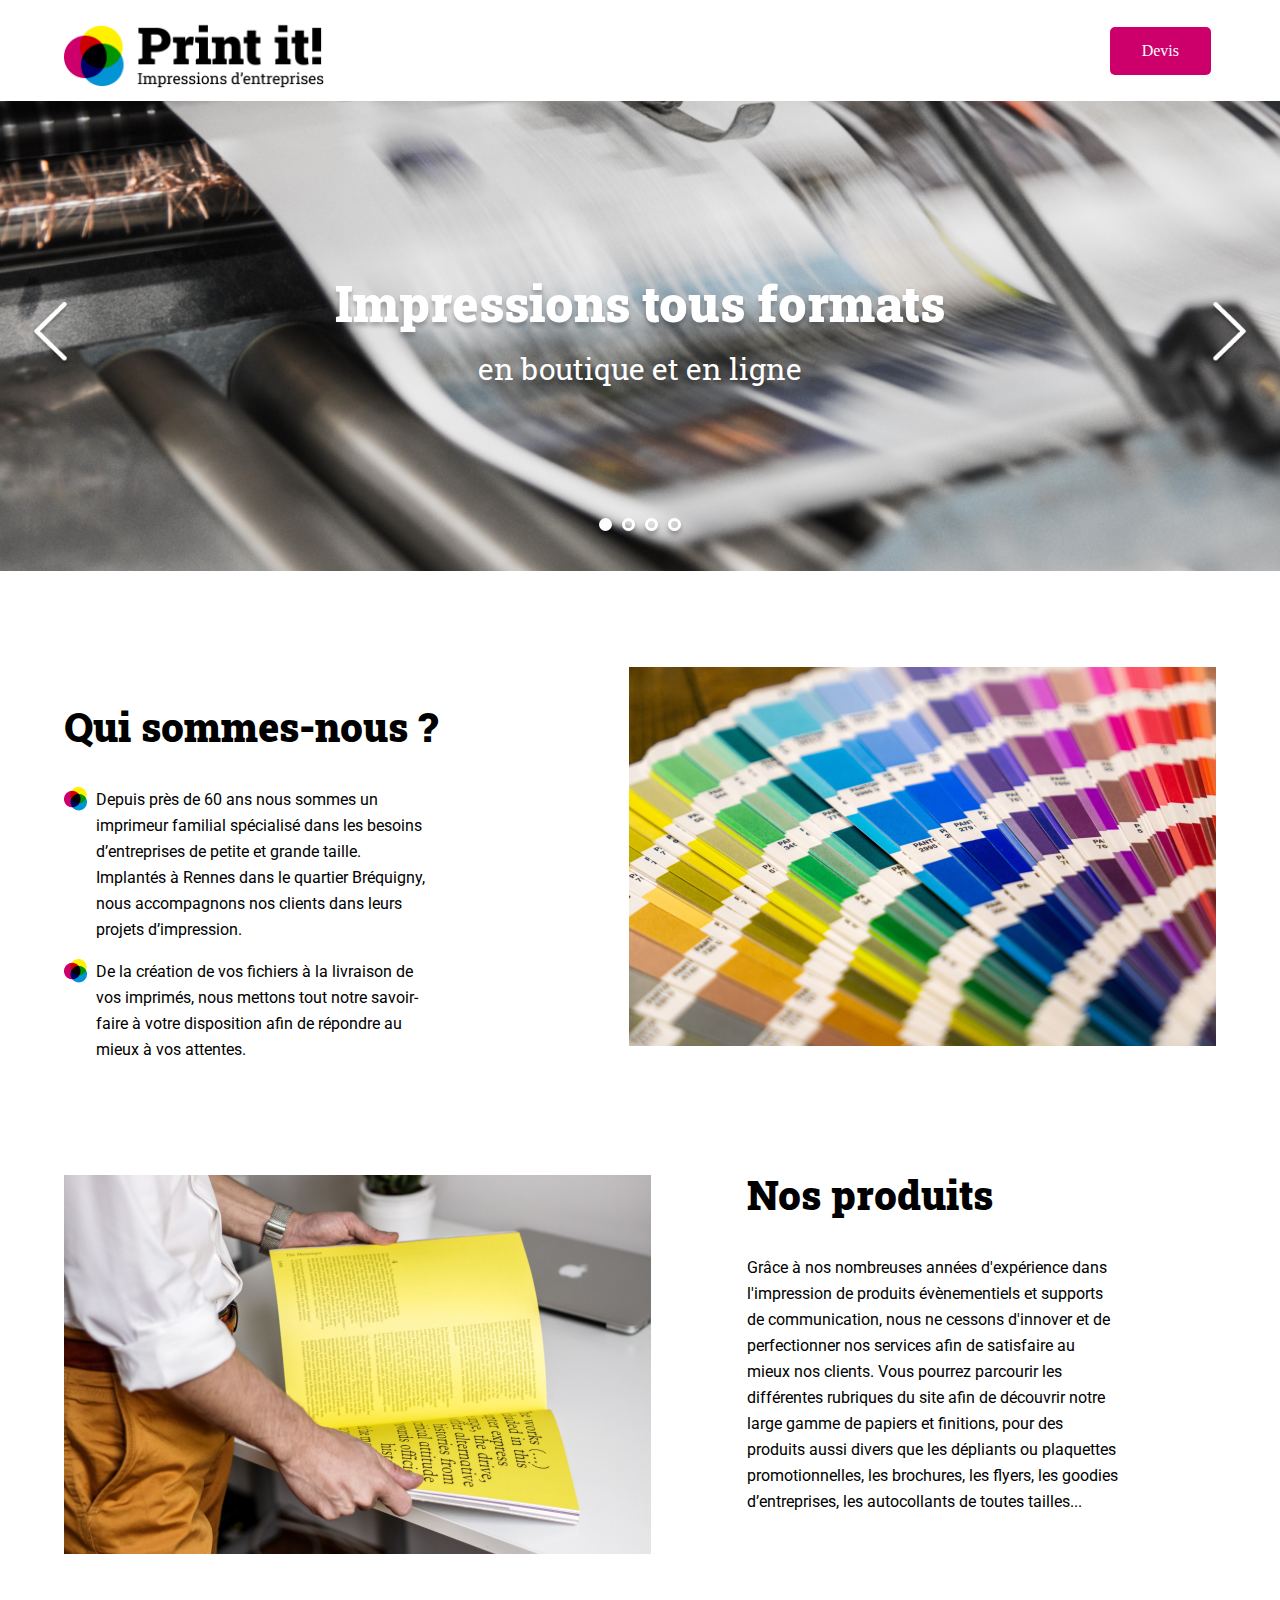
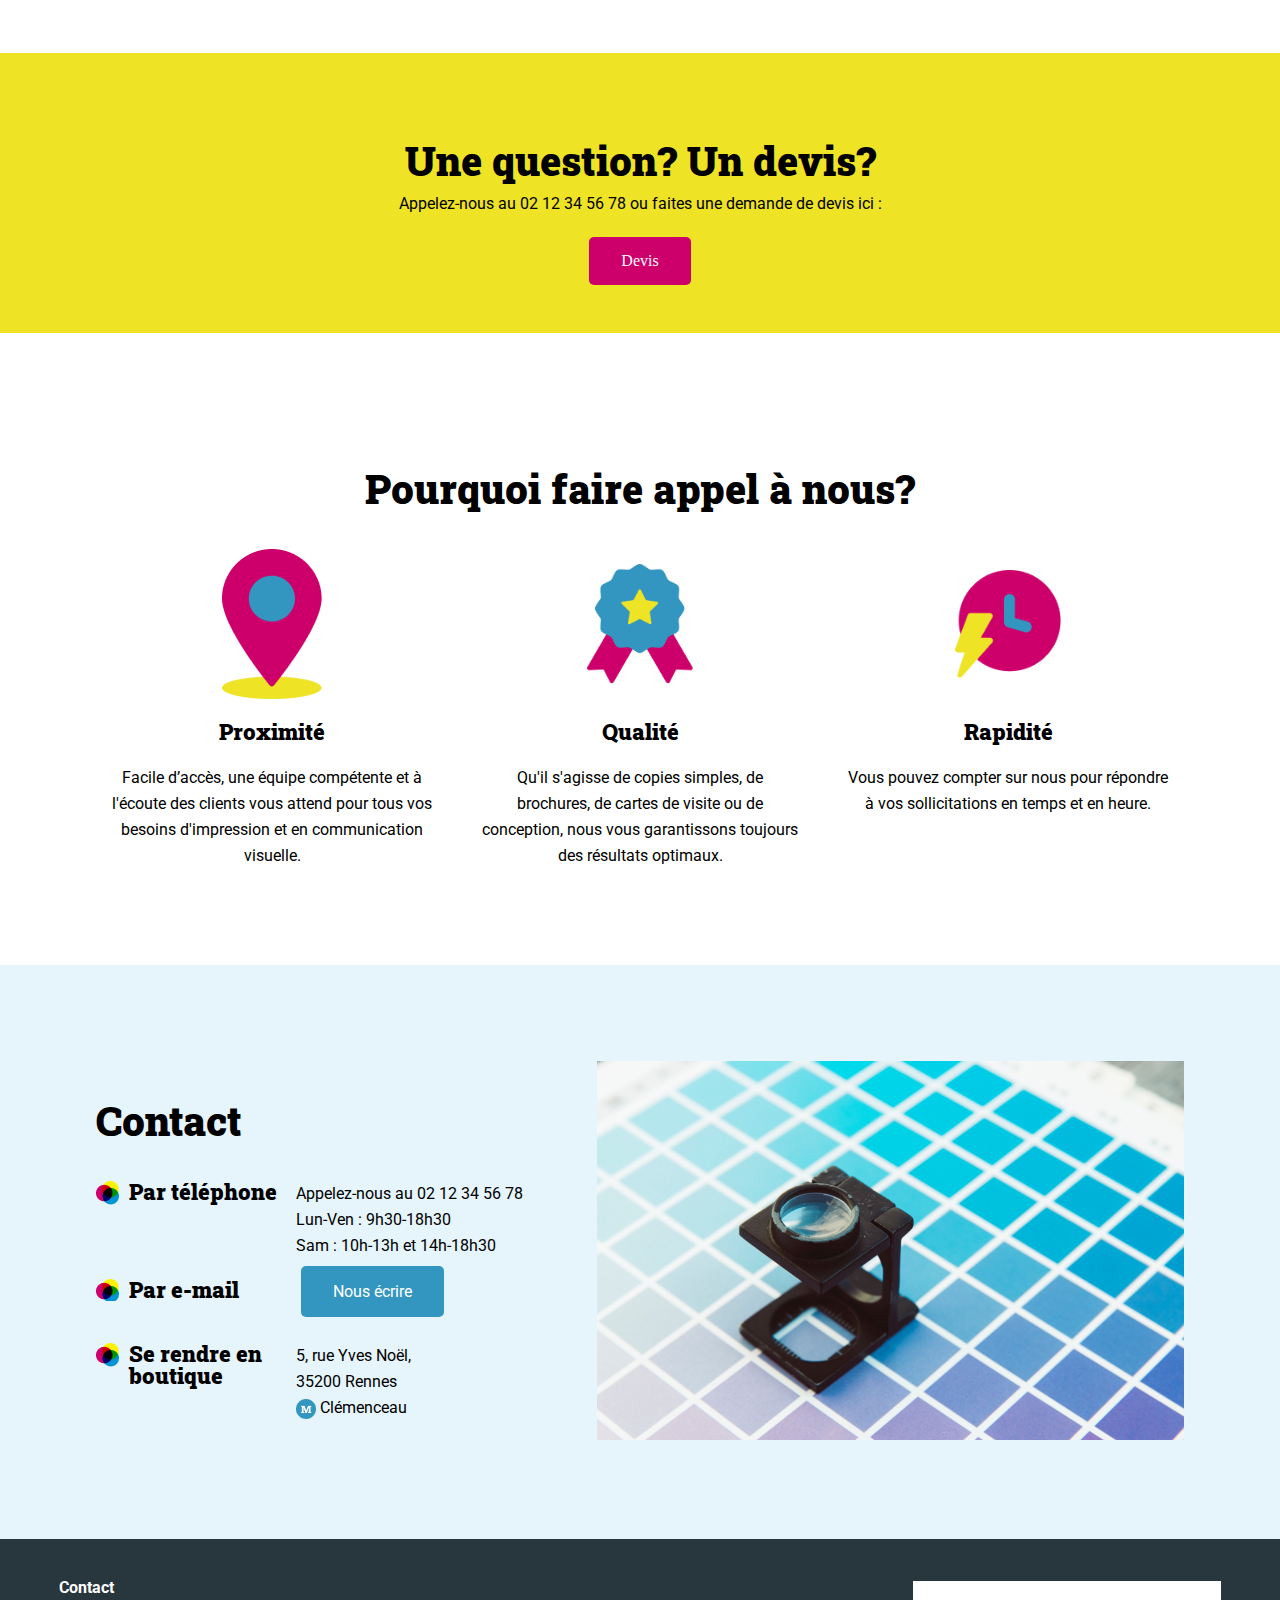
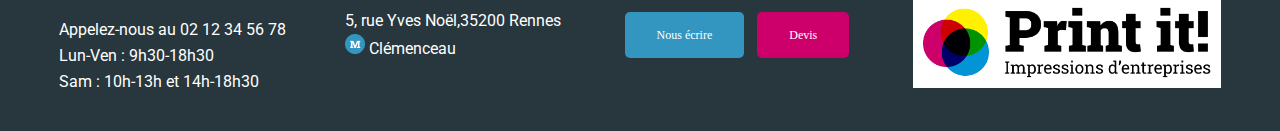
==== index.html @ 7fd9a9d5 "projet finalisé" ====
<!DOCTYPE html>
<html lang="fr">
  <head>
    <meta charset="UTF-8" />
    <meta name="viewport" content="width=device-width, initial-scale=1.0" />
    <title>Print it ! - Impressions d'entreprise</title>
    <link rel="stylesheet" href="./assets/style.css" />
    <link rel="preconnect" href="https://fonts.googleapis.com" />
    <link rel="preconnect" href="https://fonts.gstatic.com" crossorigin />
    <link
      href="https://fonts.googleapis.com/css2?family=Roboto:wght@400;700&family=Roboto+Slab:wght@400;900&display=swap"
      rel="stylesheet" />
  </head>
  <body>
    <header class="container">
      <h1>
        <img
          class="logo"
          src="./assets/images/logo.png"
          alt="Print it ! Impressions d'entreprises" />
      </h1>
      <a class="btn devis" href="mailto:contact@print-it.tld">Devis</a>
    </header>
    <main>
      <div id="banner">
        <img
          class="banner-img"
          src="./assets/images/slideshow/slide1.jpg"
          alt="Banner Print-it" />
        <p>Impressions tous formats <span>en boutique et en ligne</span></p>
        <div class="arrow">
          <button class="arrow_left">
            <img src="/assets/images/arrow_left.png" alt="" />
          </button>
          <button class="arrow_right">
            <img src="/assets/images/arrow_right.png" alt="" />
          </button>
        </div>
        <div class="dots"></div>
      </div>
      <section id="about-us" class="container">
        <div>
          <h2>Qui sommes-nous ?</h2>
          <ul>
            <li>
              Depuis près de 60 ans nous sommes un imprimeur familial spécialisé
              dans les besoins d’entreprises de petite et grande taille.
              Implantés à Rennes dans le quartier Bréquigny, nous accompagnons
              nos clients dans leurs projets d’impression.
            </li>
            <li>
              De la création de vos fichiers à la livraison de vos imprimés,
              nous mettons tout notre savoir-faire à votre disposition afin de
              répondre au mieux à vos attentes.
            </li>
          </ul>
        </div>
        <aside>
          <img src="./assets/images/colors.jpg" alt="palette multicolore" />
        </aside>
      </section>
      <section id="products" class="container">
        <div>
          <h2>Nos produits</h2>
          <p>
            Grâce à nos nombreuses années d'expérience dans l'impression de
            produits évènementiels et supports de communication, nous ne cessons
            d'innover et de perfectionner nos services afin de satisfaire au
            mieux nos clients. Vous pourrez parcourir les différentes rubriques
            du site afin de découvrir notre large gamme de papiers et finitions,
            pour des produits aussi divers que les dépliants ou plaquettes
            promotionnelles, les brochures, les flyers, les goodies
            d’entreprises, les autocollants de toutes tailles...
          </p>
        </div>
        <aside>
          <img
            src="./assets/images/yellow-book.jpg"
            alt="Imprimeur avec un livre jaune dans les mains" />
        </aside>
      </section>
      <section id="question" class="bg-yellow">
        <h2>Une question? Un devis?</h2>
        <p>
          Appelez-nous au 02 12 34 56 78 ou faites une demande de devis ici :
        </p>
        <a href="mailto:contact@print-it.tld" class="btn devis">Devis</a>
      </section>
      <section id="why-us" class="container">
        <h2>Pourquoi faire appel à nous?</h2>
        <div>
          <article>
            <img
              src="./assets/images/proximity-icon.png"
              alt="Icone Proximité" />
            <h3>Proximité</h3>
            <p>
              Facile d’accès, une équipe compétente et à l'écoute des clients
              vous attend pour tous vos besoins d'impression et en communication
              visuelle.
            </p>
          </article>
          <article>
            <img src="./assets/images/quality-icon.png" alt="Icone Qualité" />
            <h3>Qualité</h3>
            <p>
              Qu'il s'agisse de copies simples, de brochures, de cartes de
              visite ou de conception, nous vous garantissons toujours des
              résultats optimaux.
            </p>
          </article>
          <article>
            <img src="./assets/images/speedy-icon.png" alt="Rapidité Qualité" />
            <h3>Rapidité</h3>
            <p>
              Vous pouvez compter sur nous pour répondre à vos sollicitations en
              temps et en heure.
            </p>
          </article>
        </div>
      </section>
      <section id="contact" class="bg-lightblue">
        <div class="container">
          <div>
            <h2>Contact</h2>
            <div>
              <h3>Par téléphone</h3>
              <ul>
                <li>Appelez-nous au 02 12 34 56 78</li>
                <li>Lun-Ven : 9h30-18h30</li>
                <li>Sam : 10h-13h et 14h-18h30</li>
              </ul>
            </div>
            <div>
              <h3>Par e-mail</h3>
              <p>
                <a href="mailto:contact@print-it.tld" class="btn"
                  >Nous écrire</a
                >
              </p>
            </div>
            <div>
              <h3>Se rendre en boutique</h3>
              <p>
                5, rue Yves Noël,<br />
                35200 Rennes<br />
                <img
                  class="inline-icon"
                  src="./assets/images/metro.png"
                  alt="metro" />
                Clémenceau
              </p>
            </div>
          </div>
          <div>
            <img
              src="./assets/images/magnifying-glass.jpg"
              alt="Loupe avec palette bleue" />
          </div>
        </div>
      </section>
    </main>
    <footer>
      <div>
        <p class="footer-contact">Contact</p>
        <ul>
          <li>Appelez-nous au 02 12 34 56 78</li>
          <li>Lun-Ven : 9h30-18h30</li>
          <li>Sam : 10h-13h et 14h-18h30</li>
        </ul>
      </div>
      <div>
        <p>
          5, rue Yves Noël,35200 Rennes<br />
          <img src="./assets/images/metro.png" alt="metro" /> Clémenceau
        </p>
      </div>
      <div>
        <a href="mailto:contact@print-it.tld" class="btn">Nous écrire</a>
        <a
          href="mailto:contact@print-it.tld?subject=Demande&nbsp;de&nbsp;devis"
          class="btn devis"
          >Devis</a
        >
      </div>
      <div>
        <img
          class="footer-logo"
          src="./assets/images/logo.png"
          alt="Print it ! Impressions d'entreprises" />
      </div>
    </footer>
    <script src="./assets/script.js"></script>
  </body>
</html>
---- assets/style.css ----
/* variables declaration */
:root {
  --primary-color: #3396c0;
  --secondary-color: #cd006b;
  --third-color: #eee325;
}

/* Reset CSS */
* {
  -webkit-box-sizing: border-box;
  -moz-box-sizing: border-box;
  box-sizing: border-box;
}
html,
body,
div,
span,
applet,
object,
iframe,
h1,
h2,
h3,
h4,
h5,
h6,
p,
blockquote,
pre,
a,
abbr,
acronym,
address,
big,
cite,
code,
del,
dfn,
em,
img,
ins,
kbd,
q,
s,
samp,
small,
strike,
strong,
sub,
sup,
tt,
var,
b,
u,
i,
center,
dl,
dt,
dd,
ol,
ul,
li,
fieldset,
form,
label,
legend,
table,
caption,
tbody,
tfoot,
thead,
tr,
th,
td,
article,
aside,
canvas,
details,
embed,
figure,
figcaption,
footer,
header,
hgroup,
menu,
nav,
output,
ruby,
section,
summary,
time,
mark,
audio,
video {
  margin: 0;
  padding: 0;
  border: 0;
  font: inherit;
  font-size: 100%;
  vertical-align: baseline;
}
/* HTML5 display-role reset for older browsers */
article,
aside,
details,
figcaption,
figure,
footer,
header,
hgroup,
menu,
nav,
section {
  display: block;
}
body {
  line-height: 1;
}
ol,
ul {
  list-style: none;
}
blockquote,
q {
  quotes: none;
}
blockquote:before,
blockquote:after,
q:before,
q:after {
  content: none;
}
table {
  border-collapse: collapse;
  border-spacing: 0;
}
body {
  width: 100%;
}
section {
  margin-block: 6em;
}
h2 {
  font-family: "Roboto Slab", sans-serif;
  font-size: 40px;
  font-weight: 900;
  margin-block: 1em;
}
h3 {
  font-family: "Roboto Slab", sans-serif;
  font-size: 22px;
  font-weight: 900;
  margin-block: 1em;
}

p,
li {
  font-family: Roboto, sans-serif;
  font-size: 16px;
  line-height: 26px;
}
.container {
  max-width: 1440px;
  margin-inline: auto;
  padding-inline: 5%;
}
header {
  display: flex;
  justify-content: space-between;
  align-items: center;
}
.logo {
  width: 260px;
  margin-block: 10px;
}

.btn {
  background-color: var(--primary-color);
  padding: 16px 32px;
  margin-inline: 5px;
  border-radius: 5px;
  color: white;
  text-decoration: none;
}
.devis {
  background-color: var(--secondary-color);
}

#banner {
  display: flex;
  flex-direction: column;
  align-items: center;
  justify-content: center;
  width: 100%;
  min-height: 470px;
  position: relative;
}
.banner-img {
  position: absolute;
  width: 100%;
  height: 100%;
  z-index: -1;
  object-fit: cover;
  object-position: center;
}
/* Code CSS en prévision de l'ajout d'un carousel pour la bannière */
/* Gestion des fleches du carrousel */
#banner .arrow {
  position: absolute;
  width: 100%;
  height: 100%;
  display: flex;
  align-items: center;
  justify-content: space-between;

  padding: 0 25px;
}
.arrow button {
  border: none;
  background-color: inherit;
}
#banner .arrow_left {
  left: 10px;
  cursor: pointer;
}
#banner .arrow_left img {
  width: 100%;
  height: 65px;
  right: 10px;
}
#banner .arrow_right {
  right: 10px;
  cursor: pointer;
}
#banner .arrow_right img {
  width: 100%;
  height: 65px;
  right: 10px;
}
/* Gestion des points du carrousel */
.dots {
  position: absolute;
  bottom: 40px;
  display: flex;
}
.dot {
  margin-inline: 5px;
  width: 13px;
  height: 13px;
  background-color: #ffffff00;
  border: 3px solid #fff;
  border-radius: 100%;
  box-shadow: 0 4px 4px rgba(0, 0, 0, 0.25);
}
.dot_selected {
  background-color: #fff;
}
/* Fin du code CSS pour le carousel */
#banner p {
  font-family: "Roboto Slab", sans-serif;
  font-weight: 900;
  font-size: 50px;
  line-height: 66px;
  color: white;
  text-shadow: 0 4px 4px rgba(0, 0, 0, 0.25);
  text-align: center;
}
#banner span {
  display: block;
  font-weight: 400;
  font-size: 30px;
}
#about-us {
  display: flex;
}
#about-us article,
#about-us aside {
  flex: 1;
}
#about-us li {
  background: url("./images/tricolor-icon.png") no-repeat left top;
  font-size: 16px;
  line-height: 26px;
  padding-left: 2em;
  width: 65%;
  margin-bottom: 1em;
}

#products {
  display: flex;
  align-items: flex-start;
  flex-direction: row-reverse;
}
#products div,
#products aside {
  flex: 1;
}
#products div {
  padding: 0 6em;
}
#products h2 {
  margin-top: 0;
}
.bg-yellow {
  background-color: var(--third-color);
}
#question {
  display: flex;
  flex-direction: column;
  align-items: center;
  padding-block: 3em;
}
#question h2 {
  margin-bottom: 10px;
}
#question p {
  margin-bottom: 20px;
}

#why-us {
  display: flex;
  flex-direction: column;
  text-align: center;
}
#why-us > div {
  display: flex;
  justify-content: space-evenly;
}
#why-us article {
  max-width: 320px;
  display: flex;
  flex-direction: column;
}
#why-us img {
  width: 33%;
  height: 150px;
  text-align: center;
  margin-inline: auto;
  margin-block: 0;
  object-fit: contain;
}

.bg-lightblue {
  background-color: #e6f4fb;
}
#contact {
  margin-bottom: 0;
}
#contact article,
#contact div {
  flex: 1;
}

#contact .container {
  flex-direction: row;
  display: flex;
  padding: 6em;
}

#contact .container > div > div {
  display: flex;
  padding-bottom: 20px;
}

#contact h3 {
  margin-top: 0;
  background: url("./images/tricolor-icon.png") no-repeat left top;
  padding-left: 1.5em;
  width: 200px;
}
.inline-icon {
  vertical-align: middle;
}
footer {
  background-color: #28363d;
  color: white;
  display: flex;
  padding-block: 3em;
  justify-content: space-evenly;
  font-size: 12px;
  align-items: center;
}
footer div {
  position: relative;
}
.footer-logo {
  background-color: white;
  max-width: 308px;
  padding: 10px;
}
.footer-contact {
  margin-bottom: 1em;
  font-weight: 700;
  font-size: 16px;
}

@media all and (max-width: 1250px) {
  #contact > article {
    flex: 2;
  }
}
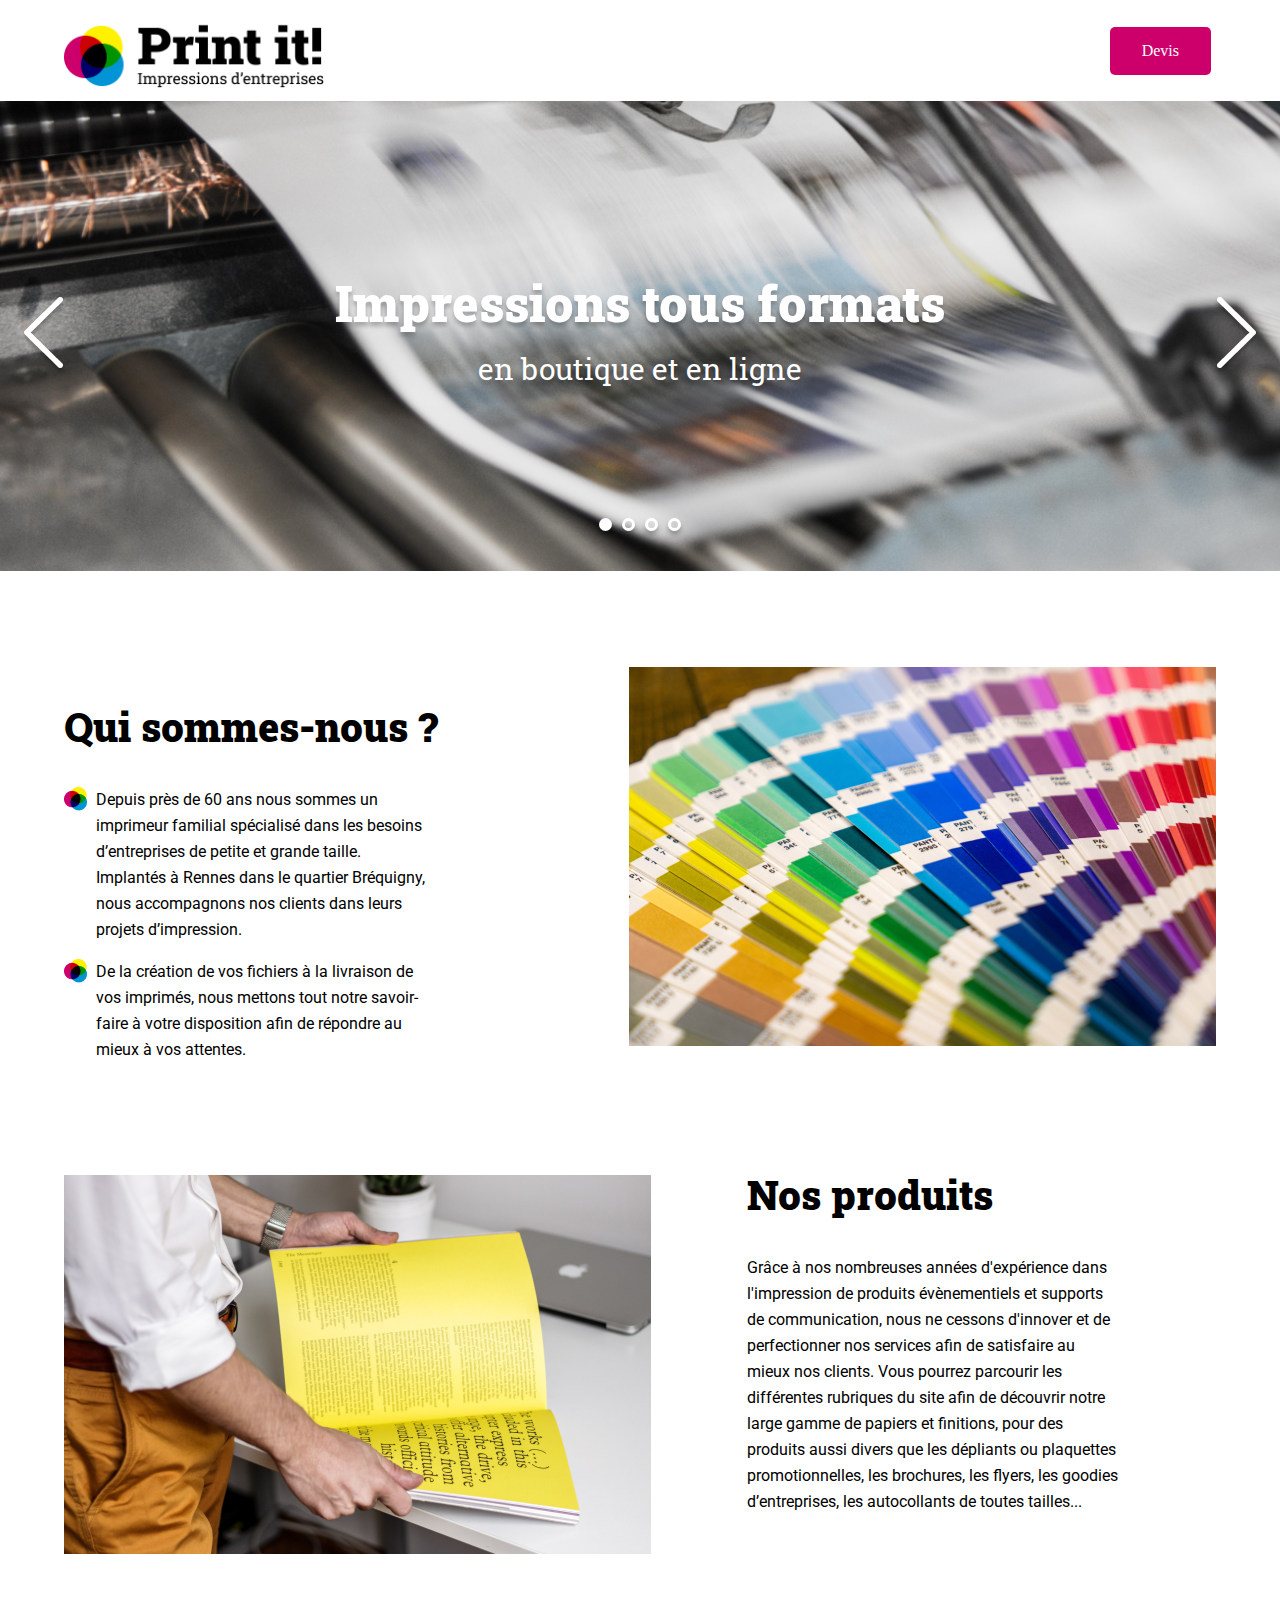
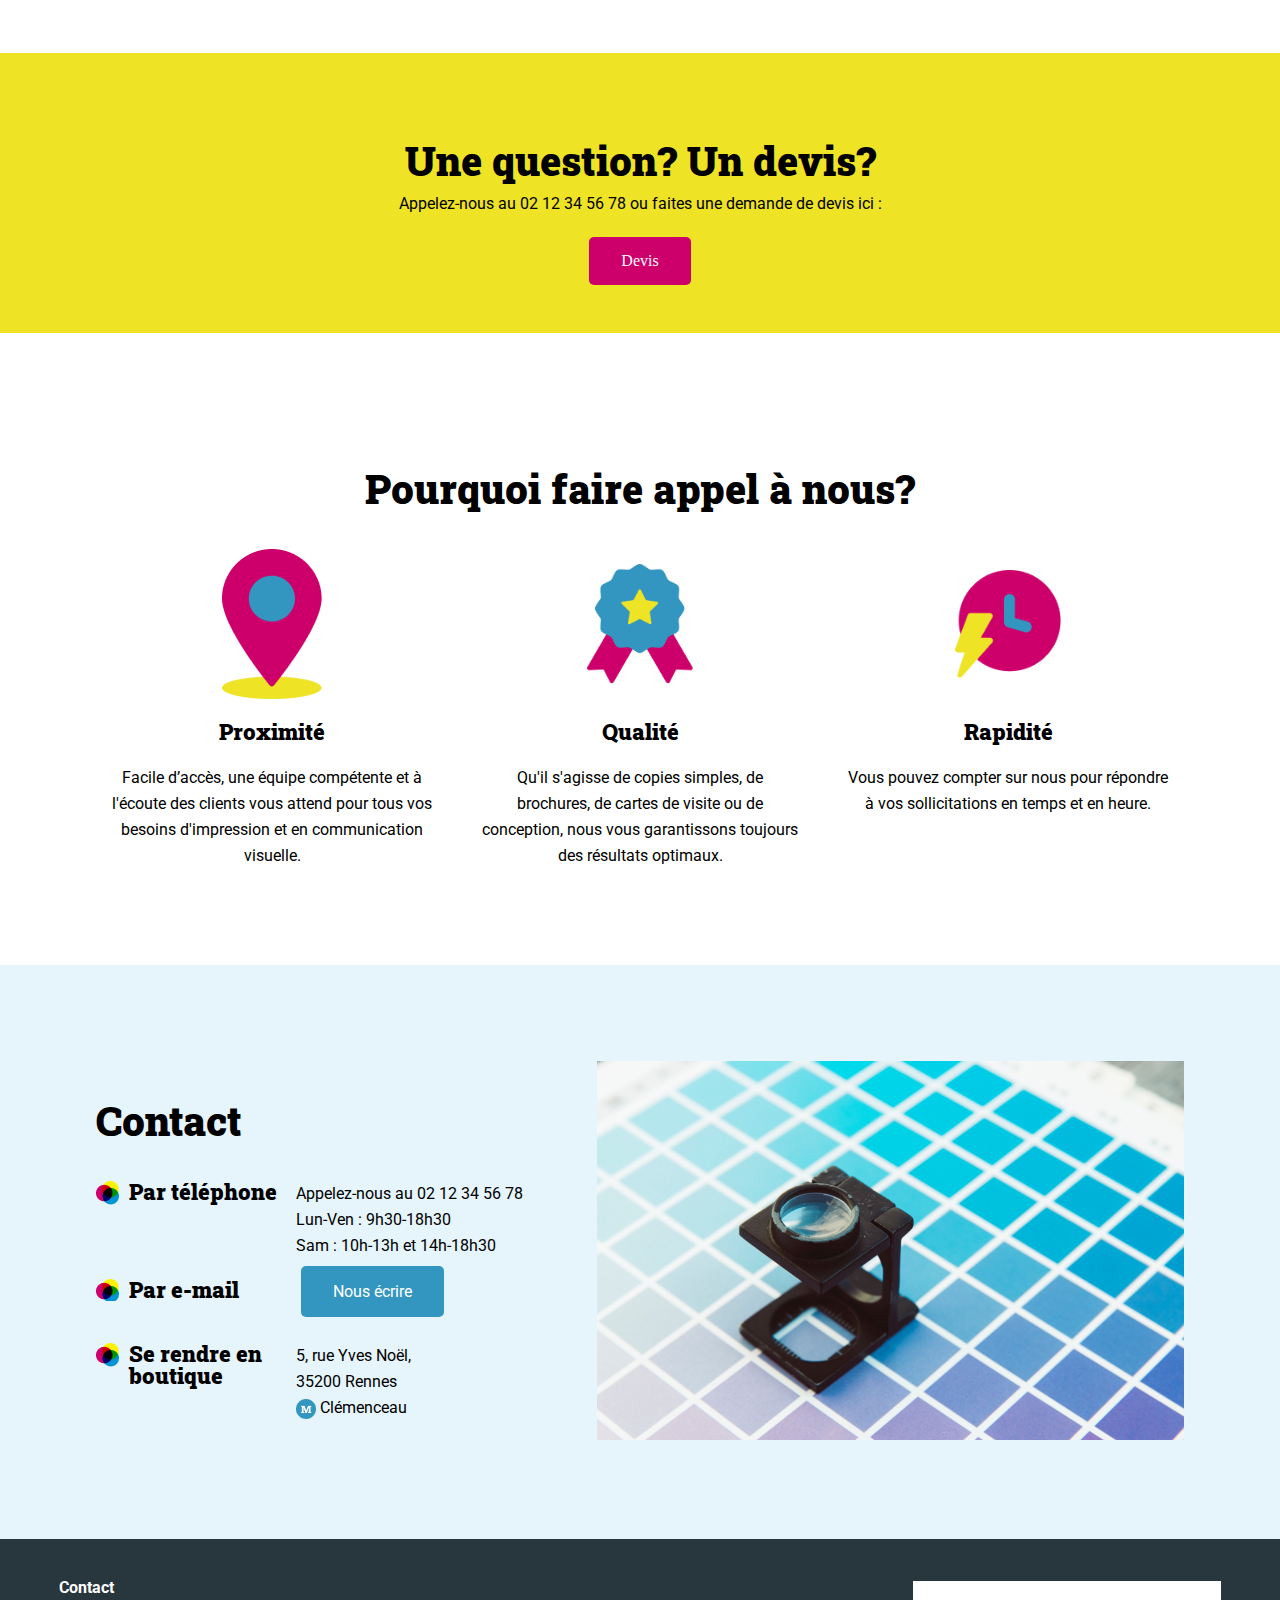
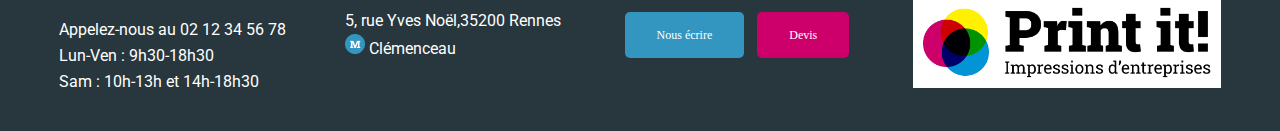
==== commit fc042d81: "Amélioration du code css" ====
--- a/index.html
+++ b/index.html
@@ -29,12 +29,8 @@
           alt="Banner Print-it" />
         <p>Impressions tous formats <span>en boutique et en ligne</span></p>
         <div class="arrow">
-          <button class="arrow_left">
-            <img src="/assets/images/arrow_left.png" alt="" />
-          </button>
-          <button class="arrow_right">
-            <img src="/assets/images/arrow_right.png" alt="" />
-          </button>
+          <img class="arrow_left" src="assets/images/arrow_left.png" />
+          <img class="arrow_right" src="assets/images/arrow_right.png" />
         </div>
         <div class="dots"></div>
       </div>
--- a/assets/style.css
+++ b/assets/style.css
@@ -208,34 +208,15 @@
 #banner .arrow {
   position: absolute;
   width: 100%;
-  height: 100%;
-  display: flex;
-  align-items: center;
+  display: flex;
   justify-content: space-between;
-
-  padding: 0 25px;
-}
-.arrow button {
-  border: none;
-  background-color: inherit;
+  padding: 0 20px;
 }
 #banner .arrow_left {
-  left: 10px;
   cursor: pointer;
 }
-#banner .arrow_left img {
-  width: 100%;
-  height: 65px;
-  right: 10px;
-}
 #banner .arrow_right {
-  right: 10px;
   cursor: pointer;
-}
-#banner .arrow_right img {
-  width: 100%;
-  height: 65px;
-  right: 10px;
 }
 /* Gestion des points du carrousel */
 .dots {
